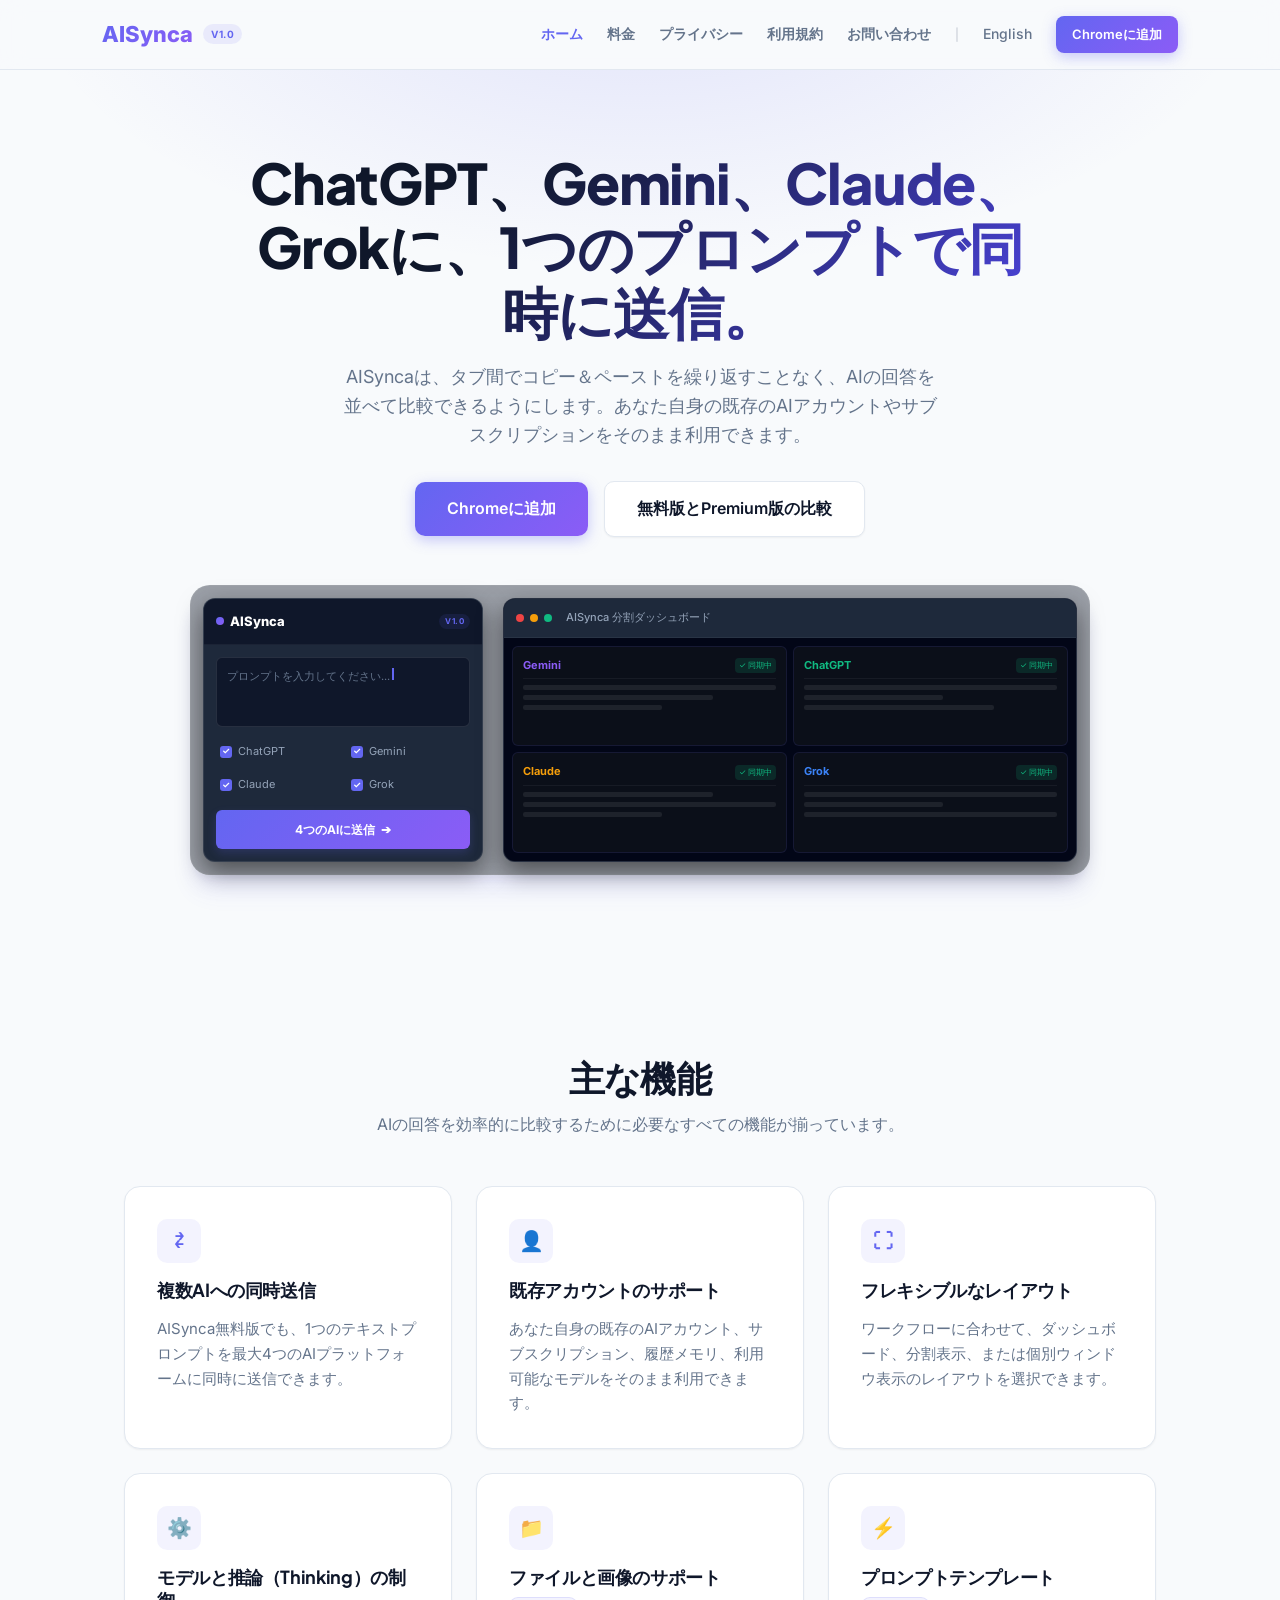
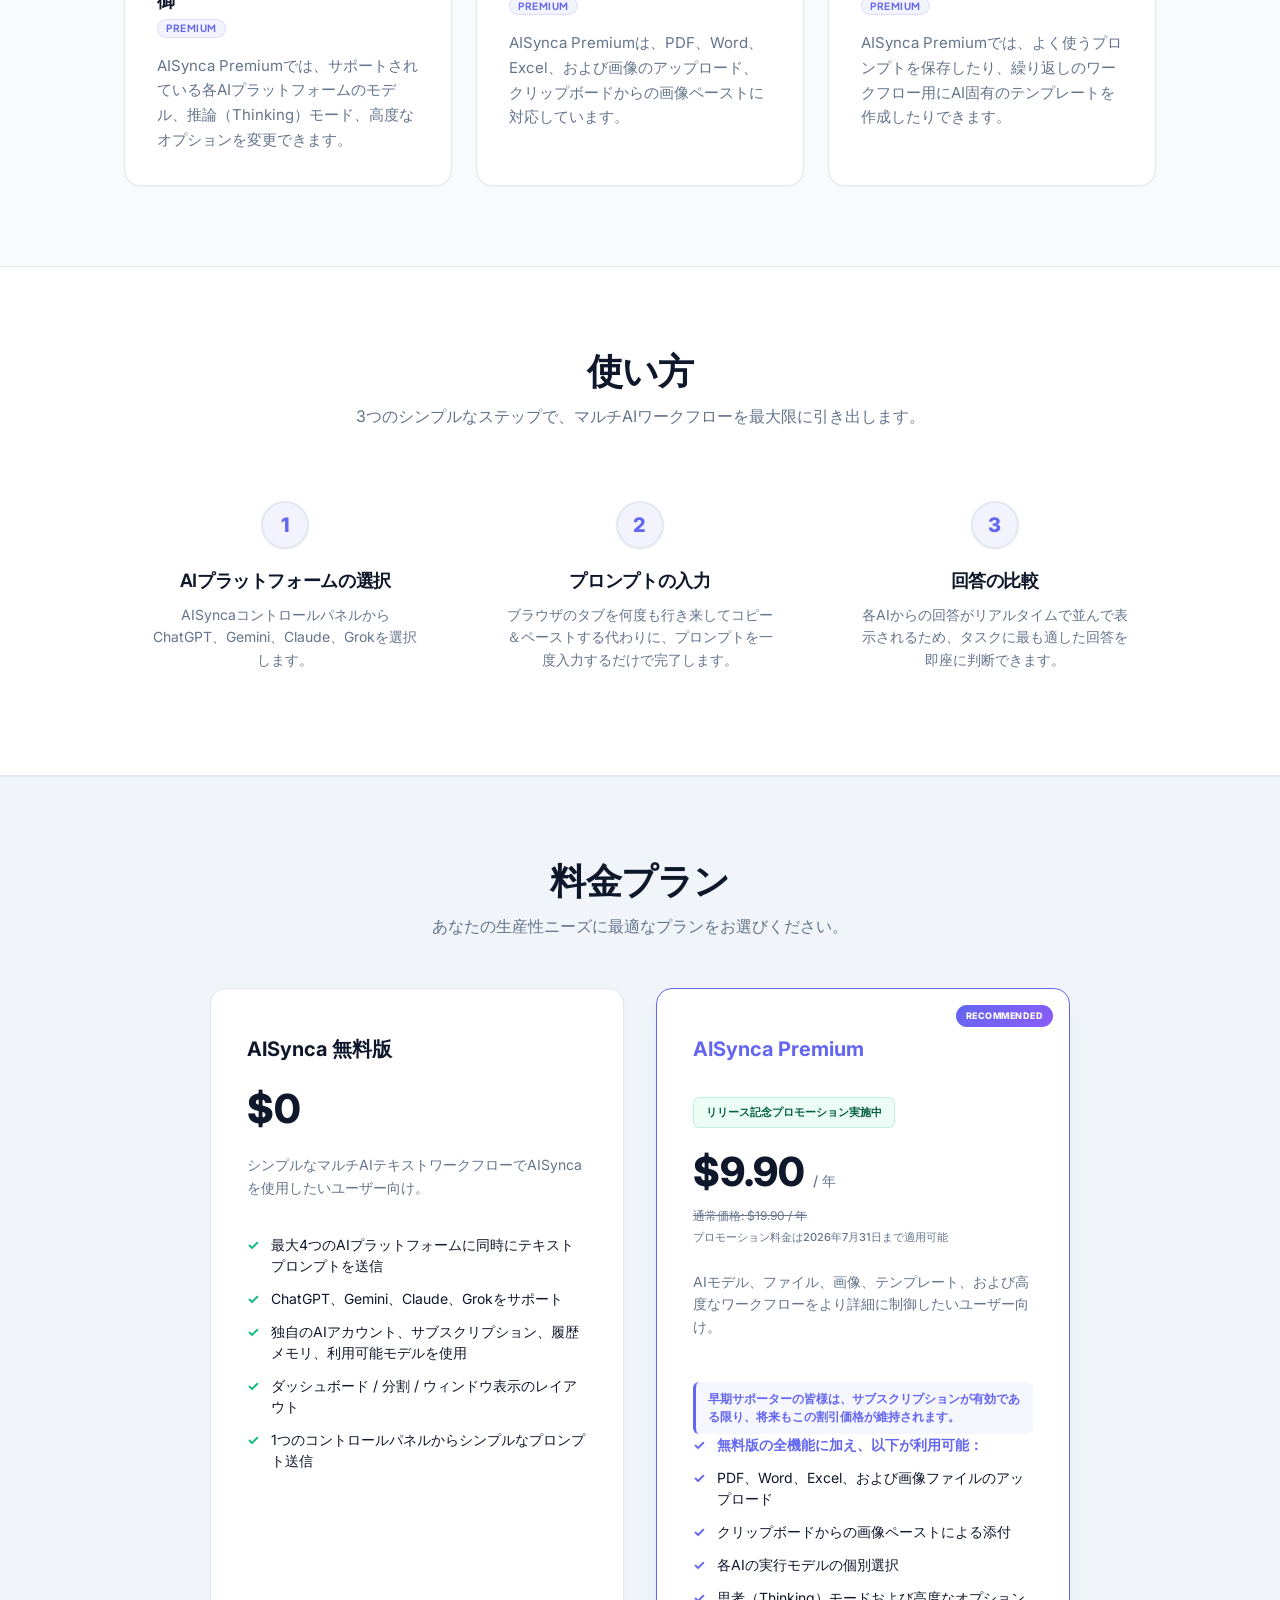
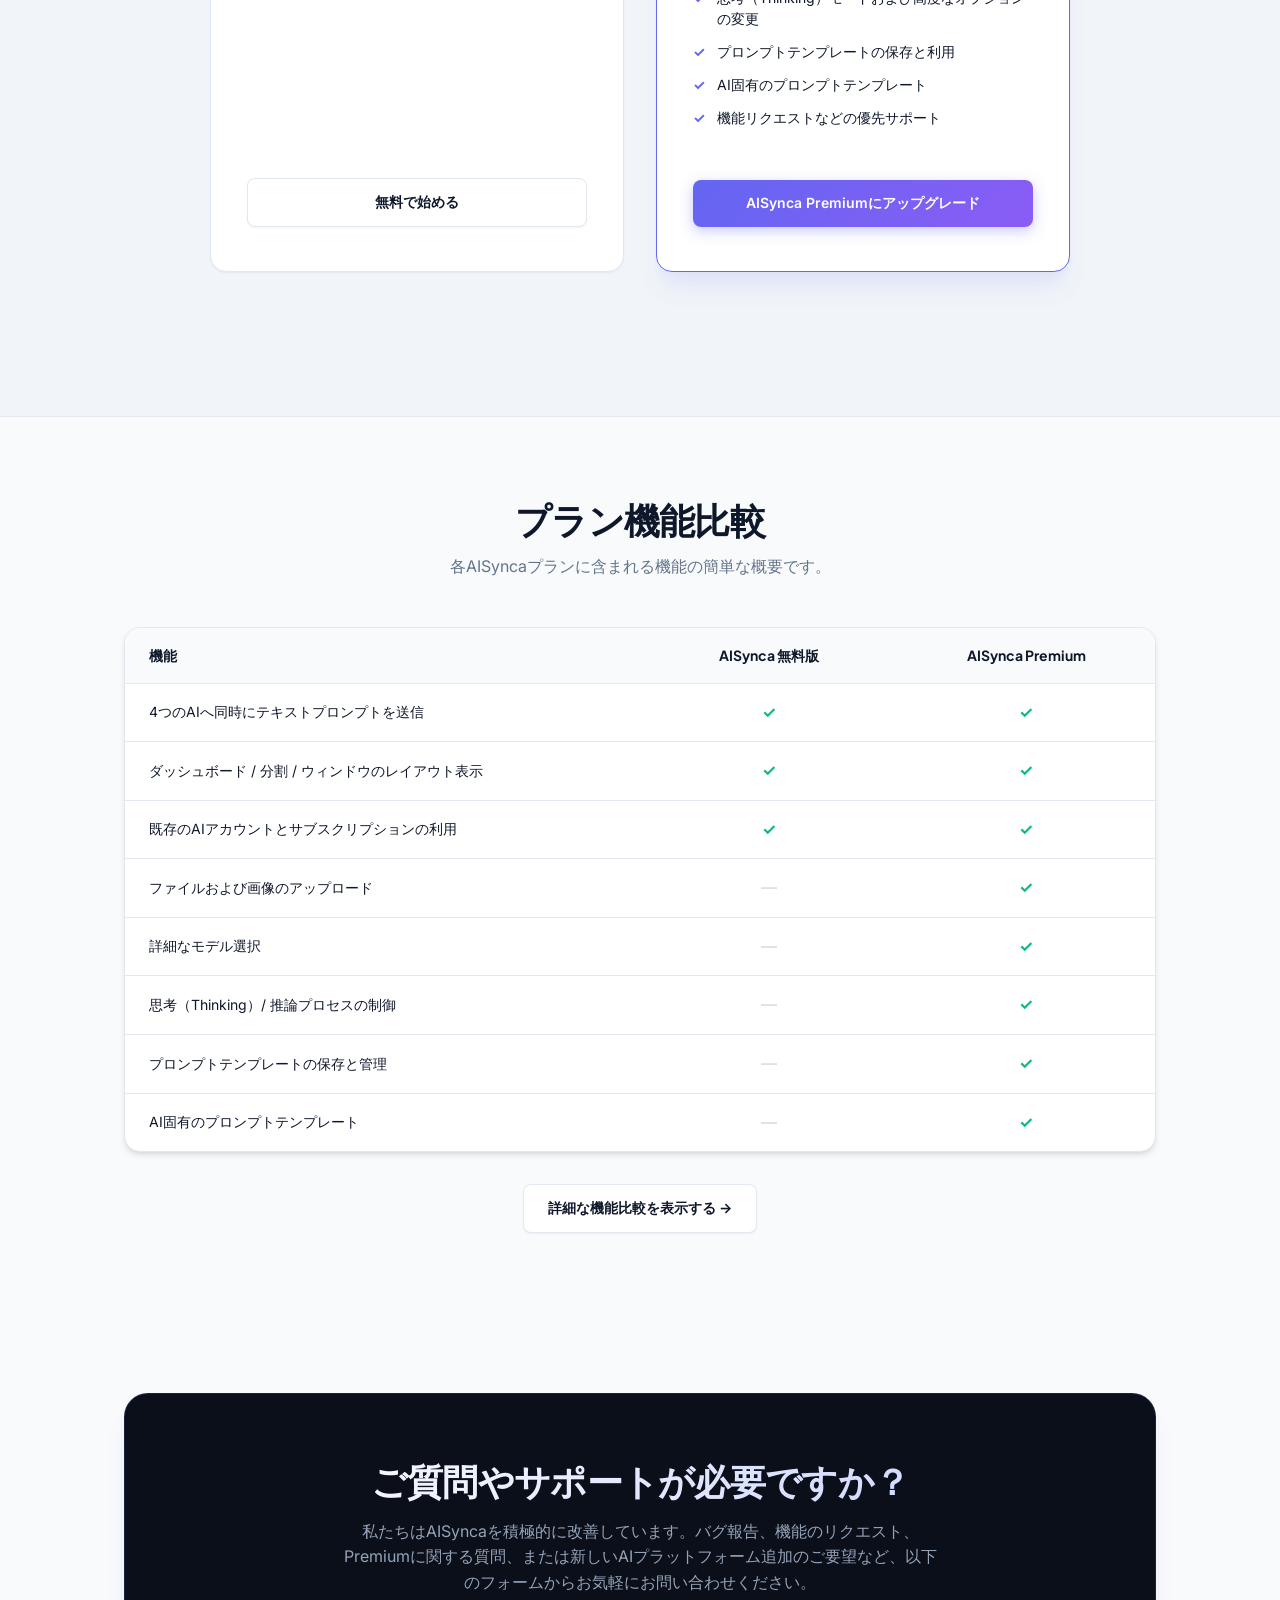
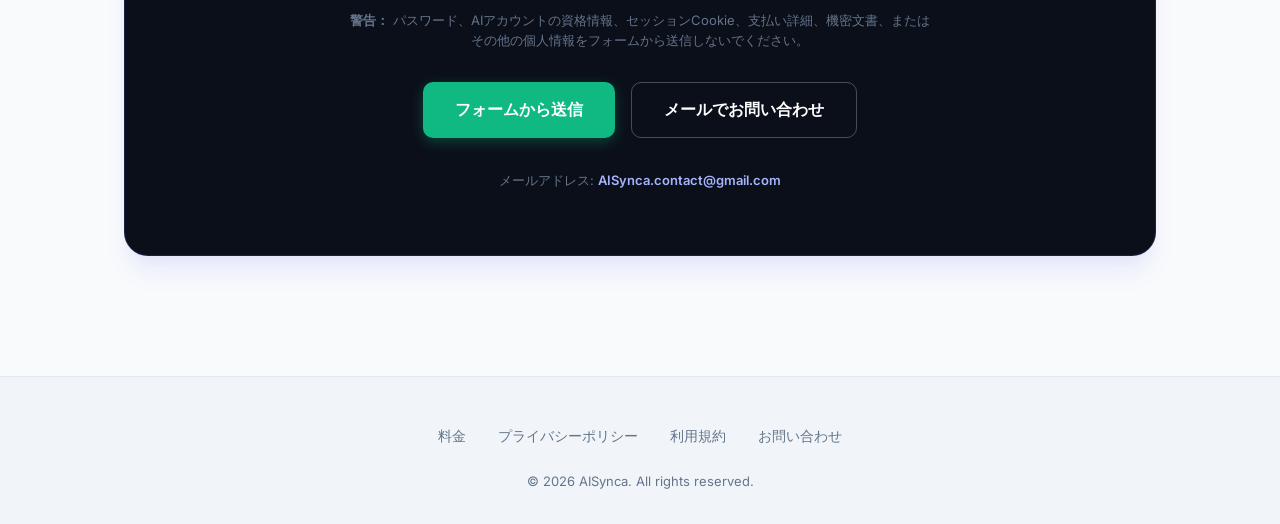
==== docs/ja/index.html @ f55d41cf "Create index.html" ====
<!DOCTYPE html>
<html lang="ja">
<head>
  <meta charset="UTF-8" />
  <meta name="viewport" content="width=device-width, initial-scale=1.0" />
  <title>AISynca - 1つのプロンプトで、複数のAIから同時に回答を取得</title>
  <link rel="stylesheet" href="../style.css" />
</head>
<body>

  <!-- ===== Navigation Bar ===== -->
  <nav class="navbar">
    <div class="logo-group">
      <span class="logo-text">AISynca</span>
      <span class="logo-badge">v1.0</span>
    </div>
    <div class="nav-links">
      <a href="index.html" class="active">ホーム</a>
      <a href="pricing.html">料金</a>
      <a href="privacy.html">プライバシー</a>
      <a href="terms.html">利用規約</a>
      <a href="#contact">お問い合わせ</a>
      <span class="lang-divider" style="color: var(--text-sub); opacity: 0.4; font-size: 12px; user-select: none;">|</span>
      <a href="../index.html" class="lang-switch" style="font-weight: 500;">English</a>
      <a href="https://github.com/AISynca/AISynca" class="btn btn-primary" style="padding: 8px 16px; font-size: 13px;">Chromeに追加</a>
    </div>
  </nav>

  <!-- ===== Hero Section ===== -->
  <header class="hero">
    <div class="container">
      <h1>ChatGPT、Gemini、Claude、Grokに、1つのプロンプトで同時に送信。</h1>
      <p class="lead">
        AISyncaは、タブ間でコピー＆ペーストを繰り返すことなく、AIの回答を並べて比較できるようにします。あなた自身の既存のAIアカウントやサブスクリプションをそのまま利用できます。
      </p>
      
      <div class="hero-ctas">
        <a href="https://github.com/AISynca/AISynca" class="btn btn-primary btn-large">Chromeに追加</a>
        <a href="#comparison" class="btn btn-secondary btn-large">無料版とPremium版の比較</a>
      </div>

      <!-- Composite Mockup: Chrome Extension Popup + 4-AI Split Dashboard -->
      <div class="hero-mockup-composite">
        <!-- Left: Chrome Extension Popup -->
        <div class="extension-popup-mockup">
          <div class="popup-header">
            <div class="popup-logo-group">
              <span class="popup-logo-dot"></span>
              <span class="popup-logo-text">AISynca</span>
            </div>
            <span class="logo-badge" style="font-size: 8px; padding: 1px 6px;">v1.0</span>
          </div>
          <div class="popup-body">
            <div class="popup-input-area">
              <span class="popup-input-placeholder">プロンプトを入力してください...</span><span class="popup-input-cursor"></span>
            </div>
            <div class="popup-ai-selector">
              <div class="popup-ai-option">
                <span class="popup-checkbox">✓</span>
                <span>ChatGPT</span>
              </div>
              <div class="popup-ai-option">
                <span class="popup-checkbox">✓</span>
                <span>Gemini</span>
              </div>
              <div class="popup-ai-option">
                <span class="popup-checkbox">✓</span>
                <span>Claude</span>
              </div>
              <div class="popup-ai-option">
                <span class="popup-checkbox">✓</span>
                <span>Grok</span>
              </div>
            </div>
            <div class="popup-send-btn">
              <span>4つのAIに送信</span>
              <span class="popup-send-icon">➔</span>
            </div>
          </div>
        </div>

        <!-- Right: 4-AI Split Dashboard -->
        <div class="dashboard-mockup">
          <div class="dashboard-header">
            <span class="dashboard-dot"></span>
            <span class="dashboard-dot"></span>
            <span class="dashboard-dot"></span>
            <span class="dashboard-title">AISynca 分割ダッシュボード</span>
          </div>
          <div class="dashboard-grid">
            <div class="dashboard-pane">
              <div class="dashboard-pane-header">
                <span class="dashboard-pane-name gemini">Gemini</span>
                <span class="dashboard-badge">✓ 同期中</span>
              </div>
              <div class="dashboard-text-block"></div>
              <div class="dashboard-text-block medium"></div>
              <div class="dashboard-text-block short"></div>
            </div>
            <div class="dashboard-pane">
              <div class="dashboard-pane-header">
                <span class="dashboard-pane-name chatgpt">ChatGPT</span>
                <span class="dashboard-badge">✓ 同期中</span>
              </div>
              <div class="dashboard-text-block"></div>
              <div class="dashboard-text-block short"></div>
              <div class="dashboard-text-block medium"></div>
            </div>
            <div class="dashboard-pane">
              <div class="dashboard-pane-header">
                <span class="dashboard-pane-name claude">Claude</span>
                <span class="dashboard-badge">✓ 同期中</span>
              </div>
              <div class="dashboard-text-block medium"></div>
              <div class="dashboard-text-block"></div>
              <div class="dashboard-text-block short"></div>
            </div>
            <div class="dashboard-pane">
              <div class="dashboard-pane-header">
                <span class="dashboard-pane-name grok">Grok</span>
                <span class="dashboard-badge">✓ 同期中</span>
              </div>
              <div class="dashboard-text-block"></div>
              <div class="dashboard-text-block short"></div>
              <div class="dashboard-text-block"></div>
            </div>
          </div>
        </div>
      </div>
    </div>
  </header>

  <!-- ===== Features Section ===== -->
  <section class="section">
    <div class="container">
      <div class="section-header">
        <h2>主な機能</h2>
        <p>AIの回答を効率的に比較するために必要なすべての機能が揃っています。</p>
      </div>

      <div class="features-grid">
        <!-- Feature 1 -->
        <div class="card feature-card">
          <div class="feature-icon">⇄</div>
          <h3>複数AIへの同時送信</h3>
          <p>AISynca無料版でも、1つのテキストプロンプトを最大4つのAIプラットフォームに同時に送信できます。</p>
        </div>
        <!-- Feature 2 -->
        <div class="card feature-card">
          <div class="feature-icon">👤</div>
          <h3>既存アカウントのサポート</h3>
          <p>あなた自身の既存のAIアカウント、サブスクリプション、履歴メモリ、利用可能なモデルをそのまま利用できます。</p>
        </div>
        <!-- Feature 3 -->
        <div class="card feature-card">
          <div class="feature-icon">⛶</div>
          <h3>フレキシブルなレイアウト</h3>
          <p>ワークフローに合わせて、ダッシュボード、分割表示、または個別ウィンドウ表示のレイアウトを選択できます。</p>
        </div>
        <!-- Feature 4 -->
        <div class="card feature-card">
          <div class="feature-icon">⚙️</div>
          <h3>モデルと推論（Thinking）の制御<span class="badge-premium">Premium</span></h3>
          <p>AISynca Premiumでは、サポートされている各AIプラットフォームのモデル、推論（Thinking）モード、高度なオプションを変更できます。</p>
        </div>
        <!-- Feature 5 -->
        <div class="card feature-card">
          <div class="feature-icon">📁</div>
          <h3>ファイルと画像のサポート<span class="badge-premium">Premium</span></h3>
          <p>AISynca Premiumは、PDF、Word、Excel、および画像のアップロード、クリップボードからの画像ペーストに対応しています。</p>
        </div>
        <!-- Feature 6 -->
        <div class="card feature-card">
          <div class="feature-icon">⚡</div>
          <h3>プロンプトテンプレート<span class="badge-premium">Premium</span></h3>
          <p>AISynca Premiumでは、よく使うプロンプトを保存したり、繰り返しのワークフロー用にAI固有のテンプレートを作成したりできます。</p>
        </div>
      </div>
    </div>
  </section>

  <!-- ===== How It Works Section ===== -->
  <section class="section how-it-works">
    <div class="container">
      <div class="section-header">
        <h2>使い方</h2>
        <p>3つのシンプルなステップで、マルチAIワークフローを最大限に引き出します。</p>
      </div>

      <div class="steps-grid">
        <!-- Step 1 -->
        <div class="step-card">
          <div class="step-number">1</div>
          <h3>AIプラットフォームの選択</h3>
          <p>AISyncaコントロールパネルからChatGPT、Gemini、Claude、Grokを選択します。</p>
        </div>
        <!-- Step 2 -->
        <div class="step-card">
          <div class="step-number">2</div>
          <h3>プロンプトの入力</h3>
          <p>ブラウザのタブを何度も行き来してコピー＆ペーストする代わりに、プロンプトを一度入力するだけで完了します。</p>
        </div>
        <!-- Step 3 -->
        <div class="step-card">
          <div class="step-number">3</div>
          <h3>回答の比較</h3>
          <p>各AIからの回答がリアルタイムで並んで表示されるため、タスクに最も適した回答を即座に判断できます。</p>
        </div>
      </div>
    </div>
  </section>

  <!-- ===== Pricing Section ===== -->
  <section class="section" id="pricing" style="background: #F1F5F9; border-top: 1px solid var(--border-color); border-bottom: 1px solid var(--border-color);">
    <div class="container">
      <div class="section-header">
        <h2>料金プラン</h2>
        <p>あなたの生産性ニーズに最適なプランをお選びください。</p>
      </div>

      <div class="pricing-grid">
        <!-- Free Plan -->
        <div class="card pricing-card">
          <span class="plan-name">AISynca 無料版</span>
          <div class="plan-price-box">
            <span class="price">$0</span>
          </div>
          <p class="plan-desc">シンプルなマルチAIテキストワークフローでAISyncaを使用したいユーザー向け。</p>
          <ul class="plan-features-list">
            <li>最大4つのAIプラットフォームに同時にテキストプロンプトを送信</li>
            <li>ChatGPT、Gemini、Claude、Grokをサポート</li>
            <li>独自のAIアカウント、サブスクリプション、履歴メモリ、利用可能モデルを使用</li>
            <li>ダッシュボード / 分割 / ウィンドウ表示のレイアウト</li>
            <li>1つのコントロールパネルからシンプルなプロンプト送信</li>
          </ul>
          <a href="https://github.com/AISynca/AISynca" class="btn btn-secondary btn-block">無料で始める</a>
        </div>

        <!-- Premium Plan -->
        <div class="card pricing-card premium">
          <span class="plan-name" style="color: var(--primary-color);">AISynca Premium</span>
          <div class="plan-price-box">
            <div class="promo-badge">リリース記念プロモーション実施中</div>
            <div style="display: flex; align-items: baseline; gap: 8px; margin-top: 8px;">
              <span class="price">$9.90</span>
              <span style="color: var(--text-sub); font-size: 14px; font-weight: 500;">/ 年</span>
            </div>
            <div class="regular-price">通常価格: $19.90 / 年</div>
            <div class="promo-period">プロモーション料金は2026年7月31日まで適用可能</div>
          </div>
          <p class="plan-desc">AIモデル、ファイル、画像、テンプレート、および高度なワークフローをより詳細に制御したいユーザー向け。</p>
          <div class="promo-note">
            早期サポーターの皆様は、サブスクリプションが有効である限り、将来もこの割引価格が維持されます。
          </div>
          <ul class="plan-features-list premium">
            <li style="font-weight: 600; color: var(--primary-color);">無料版の全機能に加え、以下が利用可能：</li>
            <li>PDF、Word、Excel、および画像ファイルのアップロード</li>
            <li>クリップボードからの画像ペーストによる添付</li>
            <li>各AIの実行モデルの個別選択</li>
            <li>思考（Thinking）モードおよび高度なオプションの変更</li>
            <li>プロンプトテンプレートの保存と利用</li>
            <li>AI固有のプロンプトテンプレート</li>
            <li>機能リクエストなどの優先サポート</li>
          </ul>
          <a href="https://aisynca.lemonsqueezy.com/checkout/buy/972077aa-afaa-4949-b72e-f49dc49f0db1" class="btn btn-primary btn-block">AISynca Premiumにアップグレード</a>
        </div>
      </div>
    </div>
  </section>

  <!-- ===== Feature Comparison Table ===== -->
  <section class="section" id="comparison">
    <div class="container">
      <div class="section-header">
        <h2>プラン機能比較</h2>
        <p>各AISyncaプランに含まれる機能の簡単な概要です。</p>
      </div>

      <div class="comparison-table-wrapper">
        <table class="comparison-table">
          <thead>
            <tr>
              <th>機能</th>
              <th>AISynca 無料版</th>
              <th>AISynca Premium</th>
            </tr>
          </thead>
          <tbody>
            <tr>
              <td>4つのAIへ同時にテキストプロンプトを送信</td>
              <td><span class="check-icon">✓</span></td>
              <td><span class="check-icon">✓</span></td>
            </tr>
            <tr>
              <td>ダッシュボード / 分割 / ウィンドウのレイアウト表示</td>
              <td><span class="check-icon">✓</span></td>
              <td><span class="check-icon">✓</span></td>
            </tr>
            <tr>
              <td>既存のAIアカウントとサブスクリプションの利用</td>
              <td><span class="check-icon">✓</span></td>
              <td><span class="check-icon">✓</span></td>
            </tr>
            <tr>
              <td>ファイルおよび画像のアップロード</td>
              <td><span class="cross-icon">—</span></td>
              <td><span class="check-icon">✓</span></td>
            </tr>
            <tr>
              <td>詳細なモデル選択</td>
              <td><span class="cross-icon">—</span></td>
              <td><span class="check-icon">✓</span></td>
            </tr>
            <tr>
              <td>思考（Thinking）/ 推論プロセスの制御</td>
              <td><span class="cross-icon">—</span></td>
              <td><span class="check-icon">✓</span></td>
            </tr>
            <tr>
              <td>プロンプトテンプレートの保存と管理</td>
              <td><span class="cross-icon">—</span></td>
              <td><span class="check-icon">✓</span></td>
            </tr>
            <tr>
              <td>AI固有のプロンプトテンプレート</td>
              <td><span class="cross-icon">—</span></td>
              <td><span class="check-icon">✓</span></td>
            </tr>
          </tbody>
        </table>
      </div>
      
      <div style="text-align: center; margin-top: 32px;">
        <a href="pricing.html#comparison" class="btn btn-secondary" style="font-weight: 700;">詳細な機能比較を表示する →</a>
      </div>
    </div>
  </section>

  <!-- ===== Contact Section ===== -->
  <section id="contact" class="section" style="padding-bottom: 120px;">
    <div class="container">
      <div class="dark-cta-section">
        <h2>ご質問やサポートが必要ですか？</h2>
        <p>
          私たちはAISyncaを積極的に改善しています。バグ報告、機能のリクエスト、Premiumに関する質問、または新しいAIプラットフォーム追加のご要望など、以下のフォームからお気軽にお問い合わせください。
        </p>
        <p style="font-size: 13px; color: #64748B; margin-top: -16px; margin-bottom: 32px; max-width: 580px; margin-left: auto; margin-right: auto; line-height: 1.5;">
          <strong>警告：</strong> パスワード、AIアカウントの資格情報、セッションCookie、支払い詳細、機密文書、またはその他の個人情報をフォームから送信しないでください。
        </p>
        
        <div class="cta-button-group">
          <a href="https://forms.gle/PR7AFyP8JnxLmPhVA" class="btn btn-accent btn-large" target="_blank" rel="noopener noreferrer">フォームから送信</a>
          <a href="mailto:AISynca.contact@gmail.com" class="btn btn-outline btn-large" onclick="if (this.getAttribute('data-clicked')) return false; this.setAttribute('data-clicked', 'true'); setTimeout(() => this.removeAttribute('data-clicked'), 1000);">メールでお問い合わせ</a>
        </div>
        
        <div style="margin-top: 24px; font-size: 13px; color: #64748B;">
          メールアドレス: <a href="mailto:AISynca.contact@gmail.com" class="email-link" onclick="if (this.getAttribute('data-clicked')) return false; this.setAttribute('data-clicked', 'true'); setTimeout(() => this.removeAttribute('data-clicked'), 1000);">AISynca.contact@gmail.com</a>
        </div>
      </div>
    </div>
  </section>

  <!-- ===== Footer ===== -->
  <footer>
    <div class="footer-nav">
      <a href="pricing.html">料金</a>
      <a href="privacy.html">プライバシーポリシー</a>
      <a href="terms.html">利用規約</a>
      <a href="#contact">お問い合わせ</a>
    </div>
    <p>© 2026 AISynca. All rights reserved.</p>
  </footer>

</body>
</html>
---- docs/style.css ----
@import url('https://fonts.googleapis.com/css2?family=Plus+Jakarta+Sans:wght@400;500;600;700;800&family=Inter:wght@400;500;600;700&display=swap');

/* ===== Core Variables & Design System ===== */
:root {
  --bg-color: #F8FAFC;
  --text-main: #0F172A;
  --text-sub: #64748B;
  --card-bg: #FFFFFF;
  --border-color: #E2E8F0;
  --primary-color: #6366F1;
  --primary-hover: #4F46E5;
  --accent-color: #10B981;
  --accent-light: #ECFDF5;
  --dark-section: #0B0F19;
  --dark-border: rgba(99, 102, 241, 0.2);
  --shadow-sm: 0 1px 2px 0 rgba(0, 0, 0, 0.05);
  --shadow-md: 0 4px 6px -1px rgba(0, 0, 0, 0.1), 0 2px 4px -1px rgba(0, 0, 0, 0.06);
  --shadow-lg: 0 10px 15px -3px rgba(0, 0, 0, 0.1), 0 4px 6px -2px rgba(0, 0, 0, 0.05);
  --shadow-xl: 0 20px 25px -5px rgba(99, 102, 241, 0.1), 0 10px 10px -5px rgba(99, 102, 241, 0.04);
  --font-heading: 'Plus Jakarta Sans', -apple-system, sans-serif;
  --font-body: 'Inter', -apple-system, sans-serif;
  --transition-smooth: all 0.3s cubic-bezier(0.4, 0, 0.2, 1);
}

/* ===== Reset & Base Rules ===== */
*, *::before, *::after {
  box-sizing: border-box;
  margin: 0;
  padding: 0;
}

html {
  scroll-behavior: smooth;
}

body {
  font-family: var(--font-body);
  background-color: var(--bg-color);
  color: var(--text-main);
  line-height: 1.6;
  -webkit-font-smoothing: antialiased;
}

/* ===== Typography ===== */
h1, h2, h3, h4 {
  font-family: var(--font-heading);
  font-weight: 700;
  letter-spacing: -0.02em;
  line-height: 1.25;
}

a {
  color: var(--primary-color);
  text-decoration: none;
  transition: var(--transition-smooth);
}

a:hover {
  color: var(--primary-hover);
}

/* ===== Navigation Bar ===== */
.navbar {
  position: sticky;
  top: 0;
  z-index: 1000;
  display: flex;
  align-items: center;
  justify-content: space-between;
  padding: 16px 8%;
  background: rgba(248, 250, 252, 0.85);
  backdrop-filter: blur(12px);
  -webkit-backdrop-filter: blur(12px);
  border-bottom: 1px solid var(--border-color);
}

.logo-group {
  display: flex;
  align-items: center;
  gap: 10px;
}

.logo-text {
  font-size: 22px;
  font-weight: 800;
  background: linear-gradient(135deg, var(--primary-color), #8B5CF6);
  -webkit-background-clip: text;
  -webkit-text-fill-color: transparent;
  background-clip: text;
}

.logo-badge {
  font-size: 10px;
  font-weight: 700;
  color: var(--primary-color);
  background: rgba(99, 102, 241, 0.1);
  padding: 2px 8px;
  border-radius: 99px;
  text-transform: uppercase;
  letter-spacing: 0.05em;
}

.nav-links {
  display: flex;
  align-items: center;
  gap: 24px;
}

.nav-links a {
  font-size: 14px;
  font-weight: 600;
  color: var(--text-sub);
}

.nav-links a:hover,
.nav-links a.active {
  color: var(--primary-color);
}

.nav-links a.btn-primary {
  color: #FFFFFF !important;
}

.nav-links a.btn-primary:hover {
  color: #FFFFFF !important;
}

/* ===== Buttons & CTAs ===== */
.btn {
  display: inline-flex;
  align-items: center;
  justify-content: center;
  font-size: 14px;
  font-weight: 600;
  padding: 12px 24px;
  border-radius: 8px;
  border: none;
  cursor: pointer;
  transition: var(--transition-smooth);
}

.btn-primary {
  background: linear-gradient(135deg, var(--primary-color), #8B5CF6);
  color: #FFFFFF;
  box-shadow: 0 4px 14px rgba(99, 102, 241, 0.35);
}

.btn-primary:hover {
  transform: translateY(-2px);
  box-shadow: 0 6px 20px rgba(99, 102, 241, 0.45);
  color: #FFFFFF;
}

.btn-secondary {
  background: var(--card-bg);
  border: 1px solid var(--border-color);
  color: var(--text-main);
  box-shadow: var(--shadow-sm);
}

.btn-secondary:hover {
  background: #F1F5F9;
  border-color: #CBD5E1;
  color: var(--text-main);
}

.btn-accent {
  background: var(--accent-color);
  color: #FFFFFF;
  box-shadow: 0 4px 14px rgba(16, 185, 129, 0.3);
}

.btn-accent:hover {
  transform: translateY(-2px);
  box-shadow: 0 6px 20px rgba(16, 185, 129, 0.4);
  color: #FFFFFF;
}

.btn-large {
  font-size: 16px;
  padding: 14px 32px;
  border-radius: 10px;
}

.btn-block {
  display: flex;
  width: 100%;
}

.btn-outline {
  background: transparent;
  border: 1px solid rgba(255, 255, 255, 0.25);
  color: #FFFFFF;
}

.btn-outline:hover {
  background: rgba(255, 255, 255, 0.1);
  border-color: rgba(255, 255, 255, 0.6);
  color: #FFFFFF;
  transform: translateY(-2px);
}

/* ===== Hero Section ===== */
.hero {
  position: relative;
  text-align: center;
  padding: 80px 8% 100px;
  background-image: 
    radial-gradient(ellipse 60% 40% at 50% -10%, rgba(99, 102, 241, 0.15) 0%, transparent 80%);
  overflow: hidden;
}

.hero h1 {
  font-size: 56px;
  font-weight: 800;
  max-width: 800px;
  margin: 0 auto 20px;
  line-height: 1.15;
  background: linear-gradient(135deg, var(--text-main) 30%, #4F46E5);
  -webkit-background-clip: text;
  -webkit-text-fill-color: transparent;
  background-clip: text;
}

.hero .lead {
  font-size: 18px;
  color: var(--text-sub);
  max-width: 600px;
  margin: 0 auto 32px;
}

.hero-ctas {
  display: flex;
  align-items: center;
  justify-content: center;
  gap: 16px;
  margin-bottom: 48px;
}

/* Hero Mini Mockup */
/* Sleek popup + dashboard layout styling */
.hero-mockup-composite {
  display: flex;
  align-items: stretch;
  gap: 20px;
  max-width: 900px;
  margin: 0 auto;
  padding: 12px;
  background: rgba(15, 23, 42, 0.4);
  border-radius: 20px;
  border: 1px solid rgba(255, 255, 255, 0.05);
  backdrop-filter: blur(8px);
  box-shadow: var(--shadow-xl);
}

/* Chrome Extension Popup styled box */
.extension-popup-mockup {
  width: 280px;
  flex-shrink: 0;
  background: #1E293B;
  border-radius: 12px;
  border: 1px solid rgba(255, 255, 255, 0.1);
  box-shadow: 0 10px 25px rgba(0,0,0,0.5);
  display: flex;
  flex-direction: column;
  text-align: left;
  overflow: hidden;
}

.popup-header {
  padding: 12px;
  background: #0F172A;
  border-bottom: 1px solid rgba(255, 255, 255, 0.05);
  display: flex;
  align-items: center;
  justify-content: space-between;
}

.popup-logo-group {
  display: flex;
  align-items: center;
  gap: 6px;
}

.popup-logo-dot {
  width: 8px;
  height: 8px;
  border-radius: 50%;
  background: linear-gradient(135deg, var(--primary-color), #8B5CF6);
}

.popup-logo-text {
  font-size: 13px;
  font-weight: 800;
  color: #FFFFFF;
}

.popup-body {
  padding: 12px;
  display: flex;
  flex-direction: column;
  gap: 12px;
  flex: 1;
}

.popup-input-area {
  background: #0F172A;
  border: 1px solid rgba(255, 255, 255, 0.1);
  border-radius: 6px;
  padding: 10px;
  font-size: 11px;
  color: #E2E8F0;
  min-height: 70px;
  font-family: var(--font-body);
  position: relative;
}

.popup-input-placeholder {
  color: #64748B;
}

.popup-input-cursor {
  display: inline-block;
  width: 2px;
  height: 12px;
  background: var(--primary-color);
  margin-left: 2px;
  animation: blink 1s step-end infinite;
}

.popup-ai-selector {
  display: grid;
  grid-template-columns: 1fr 1fr;
  gap: 8px;
}

.popup-ai-option {
  display: flex;
  align-items: center;
  gap: 6px;
  font-size: 11px;
  color: #94A3B8;
  padding: 4px;
}

.popup-checkbox {
  width: 12px;
  height: 12px;
  border-radius: 3px;
  background: var(--primary-color);
  display: flex;
  align-items: center;
  justify-content: center;
  color: #FFFFFF;
  font-size: 9px;
  font-weight: bold;
}

.popup-send-btn {
  background: linear-gradient(135deg, var(--primary-color), #8B5CF6);
  color: #FFFFFF;
  padding: 10px;
  border-radius: 6px;
  font-size: 12px;
  font-weight: 700;
  text-align: center;
  box-shadow: 0 4px 10px rgba(99, 102, 241, 0.2);
  display: flex;
  align-items: center;
  justify-content: center;
  gap: 6px;
  margin-top: auto;
}

.popup-send-icon {
  font-size: 12px;
}

/* Dashboard Mockup (right side) */
.dashboard-mockup {
  flex: 1;
  background: #0F172A;
  border-radius: 12px;
  border: 1px solid rgba(255, 255, 255, 0.1);
  box-shadow: 0 10px 25px rgba(0,0,0,0.5);
  display: flex;
  flex-direction: column;
  overflow: hidden;
}

.dashboard-header {
  padding: 10px 12px;
  background: #1E293B;
  border-bottom: 1px solid rgba(255, 255, 255, 0.05);
  display: flex;
  align-items: center;
  gap: 6px;
}

.dashboard-dot {
  width: 8px;
  height: 8px;
  border-radius: 50%;
  background: #EF4444;
}
.dashboard-dot:nth-child(2) { background: #F59E0B; }
.dashboard-dot:nth-child(3) { background: #10B981; }

.dashboard-title {
  color: #94A3B8;
  font-size: 11px;
  font-weight: 500;
  margin-left: 8px;
}

.dashboard-grid {
  display: grid;
  grid-template-columns: 1fr 1fr;
  grid-template-rows: 1fr 1fr;
  gap: 6px;
  padding: 8px;
  flex: 1;
  background: #020617;
}

.dashboard-pane {
  background: #0B0F19;
  border-radius: 6px;
  border: 1px solid rgba(99, 102, 241, 0.12);
  display: flex;
  flex-direction: column;
  padding: 10px;
  color: #94A3B8;
  font-size: 11px;
  position: relative;
}

.dashboard-pane-header {
  display: flex;
  align-items: center;
  justify-content: space-between;
  margin-bottom: 6px;
  padding-bottom: 4px;
  border-bottom: 1px solid rgba(255, 255, 255, 0.05);
}

.dashboard-pane-name {
  font-weight: 700;
}
.dashboard-pane-name.gemini { color: #8B5CF6; }
.dashboard-pane-name.chatgpt { color: #10B981; }
.dashboard-pane-name.claude { color: #F59E0B; }
.dashboard-pane-name.grok { color: #3B82F6; }

.dashboard-badge {
  font-size: 8px;
  background: rgba(16, 185, 129, 0.15);
  color: #10B981;
  padding: 1px 4px;
  border-radius: 4px;
}

.dashboard-text-block {
  width: 100%;
  height: 5px;
  background: rgba(255, 255, 255, 0.08);
  border-radius: 2px;
  margin-bottom: 5px;
}
.dashboard-text-block.short { width: 55%; }
.dashboard-text-block.medium { width: 75%; }

/* Keyframes for simple cursor blink */
@keyframes blink {
  50% { background: transparent; }
}

/* ===== Content Container ===== */
.container {
  max-width: 1080px;
  margin: 0 auto;
  padding: 0 24px;
}

.section {
  padding: 80px 0;
}

.section-header {
  text-align: center;
  margin-bottom: 48px;
}

.section-header h2 {
  font-size: 36px;
  margin-bottom: 12px;
}

.section-header p {
  font-size: 16px;
  color: var(--text-sub);
  max-width: 600px;
  margin: 0 auto;
}

/* ===== Card Component ===== */
.card {
  background: var(--card-bg);
  border: 1px solid var(--border-color);
  border-radius: 16px;
  padding: 32px;
  box-shadow: var(--shadow-sm);
  transition: var(--transition-smooth);
}

.card:hover {
  transform: translateY(-4px);
  box-shadow: var(--shadow-lg);
  border-color: #CBD5E1;
}

/* ===== Features Grid ===== */
.features-grid {
  display: grid;
  grid-template-columns: repeat(auto-fit, minmax(300px, 1fr));
  gap: 24px;
}

.feature-card {
  display: flex;
  flex-direction: column;
  gap: 16px;
}

.feature-icon {
  display: flex;
  align-items: center;
  justify-content: center;
  width: 44px;
  height: 44px;
  border-radius: 10px;
  background: rgba(99, 102, 241, 0.08);
  color: var(--primary-color);
  font-size: 20px;
  font-weight: bold;
}

.feature-card h3 {
  font-size: 18px;
  font-weight: 700;
  display: flex;
  align-items: center;
  flex-wrap: wrap;
  gap: 8px;
}

.feature-card p {
  font-size: 15px;
  color: var(--text-sub);
  line-height: 1.65;
}

.badge-premium {
  display: inline-flex;
  align-items: center;
  background: rgba(99, 102, 241, 0.08);
  color: var(--primary-color);
  font-size: 10px;
  font-weight: 700;
  padding: 2px 8px;
  border-radius: 99px;
  text-transform: uppercase;
  letter-spacing: 0.05em;
  border: 1px solid rgba(99, 102, 241, 0.15);
}

/* ===== Pricing Cards ===== */
.pricing-grid {
  display: grid;
  grid-template-columns: repeat(auto-fit, minmax(320px, 1fr));
  gap: 32px;
  max-width: 860px;
  margin: 0 auto 64px;
}

.pricing-card {
  display: flex;
  flex-direction: column;
  padding: 44px 36px;
  position: relative;
}

.pricing-card.premium {
  border-color: var(--primary-color);
  box-shadow: var(--shadow-xl);
}

.pricing-card.premium::after {
  content: "RECOMMENDED";
  position: absolute;
  top: 16px;
  right: 16px;
  font-size: 9px;
  font-weight: 800;
  letter-spacing: 0.05em;
  background: linear-gradient(135deg, var(--primary-color), #8B5CF6);
  color: #FFFFFF;
  padding: 4px 10px;
  border-radius: 99px;
}

.plan-name {
  font-size: 20px;
  font-weight: 700;
  margin-bottom: 8px;
}

.plan-price-box {
  margin: 16px 0 24px;
}

.price {
  font-size: 40px;
  font-weight: 800;
  line-height: 1;
  margin: 16px 0 8px;
}

.plan-desc {
  font-size: 14px;
  color: var(--text-sub);
  margin-bottom: 32px;
  min-height: 48px;
}

.plan-features-list {
  list-style: none;
  margin-bottom: 40px;
  flex: 1;
}

.plan-features-list li {
  font-size: 14px;
  color: var(--text-main);
  padding-left: 24px;
  position: relative;
  margin-bottom: 12px;
  line-height: 1.5;
}

.plan-features-list li::before {
  content: "✓";
  position: absolute;
  left: 0;
  color: var(--accent-color);
  font-weight: 700;
}

/* Premium Badge styling inside pricing list */
.plan-features-list.premium li::before {
  color: var(--primary-color);
}

.promo-badge {
  display: inline-block;
  background: var(--accent-light);
  color: #065F46;
  font-size: 11px;
  font-weight: 700;
  padding: 6px 12px;
  border-radius: 6px;
  margin-top: 8px;
  border: 1px solid rgba(16, 185, 129, 0.2);
}

.regular-price {
  font-size: 12px;
  color: var(--text-sub);
  margin-top: 6px;
  text-decoration: line-through;
}

.promo-period {
  font-size: 11px;
  color: var(--text-sub);
  font-weight: 500;
  margin-top: 4px;
}

/* ===== Comparison Table ===== */
.comparison-table-wrapper {
  overflow-x: auto;
  margin-top: 48px;
  background: var(--card-bg);
  border: 1px solid var(--border-color);
  border-radius: 16px;
  box-shadow: var(--shadow-md);
}

.comparison-table {
  width: 100%;
  border-collapse: collapse;
  text-align: left;
  font-size: 14px;
}

.comparison-table th,
.comparison-table td {
  padding: 16px 24px;
  border-bottom: 1px solid var(--border-color);
}

.comparison-table th {
  font-family: var(--font-heading);
  font-weight: 700;
  background: #F8FAFC;
}

.comparison-table th:first-child {
  width: 50%;
}

.comparison-table th:nth-child(2),
.comparison-table th:nth-child(3),
.comparison-table td:nth-child(2),
.comparison-table td:nth-child(3) {
  text-align: center;
  width: 25%;
}

.comparison-table tr:last-child td {
  border-bottom: none;
}

.comparison-table tr:hover td {
  background: #F8FAFC;
}

.check-icon {
  color: var(--accent-color);
  font-weight: 700;
  font-size: 16px;
}

.cross-icon {
  color: #CBD5E1;
  font-size: 16px;
}

/* ===== Contact/Dark Section ===== */
.dark-cta-section {
  background: var(--dark-section);
  color: #FFFFFF;
  border-radius: 24px;
  padding: 64px 8%;
  text-align: center;
  position: relative;
  overflow: hidden;
  box-shadow: var(--shadow-xl);
  border: 1px solid var(--dark-border);
}

.dark-cta-section h2 {
  font-size: 36px;
  margin-bottom: 16px;
  background: linear-gradient(135deg, #FFFFFF, #C7D2FE);
  -webkit-background-clip: text;
  -webkit-text-fill-color: transparent;
  background-clip: text;
}

.dark-cta-section p {
  color: #94A3B8;
  max-width: 600px;
  margin: 0 auto 32px;
}

.email-link {
  color: #A5B4FC;
  font-weight: 600;
}

.email-link:hover {
  color: #FFFFFF;
  text-decoration: underline;
}

.cta-button-group {
  display: flex;
  justify-content: center;
  gap: 16px;
  margin: 32px 0;
  flex-wrap: wrap;
}

@media (max-width: 600px) {
  .cta-button-group {
    flex-direction: column;
    align-items: stretch;
    gap: 12px;
  }
}

/* ===== Legal Pages Style ===== */
.legal-wrapper {
  background: var(--card-bg);
  border: 1px solid var(--border-color);
  border-radius: 16px;
  padding: 48px;
  margin-top: 48px;
  box-shadow: var(--shadow-md);
}

.legal-wrapper h1 {
  font-size: 36px;
  margin-bottom: 8px;
  border-bottom: 2px solid var(--border-color);
  padding-bottom: 16px;
}

.legal-wrapper .date {
  color: var(--text-sub);
  font-size: 14px;
  margin-bottom: 32px;
}

.legal-wrapper h2 {
  font-size: 22px;
  margin: 32px 0 16px;
  padding-bottom: 4px;
  border-bottom: 1px solid var(--border-color);
}

.legal-wrapper p {
  color: var(--text-main);
  margin-bottom: 16px;
  font-size: 15px;
}

.legal-wrapper ul {
  margin-bottom: 24px;
  padding-left: 24px;
}

.legal-wrapper li {
  margin-bottom: 8px;
  font-size: 15px;
}

.legal-wrapper pre {
  background: #0F172A;
  color: #38BDF8;
  padding: 16px;
  border-radius: 8px;
  font-family: monospace;
  font-size: 13px;
  margin: 20px 0;
  overflow-x: auto;
}

/* ===== Footer ===== */
footer {
  background: #F1F5F9;
  border-top: 1px solid var(--border-color);
  padding: 48px 8% 32px;
  text-align: center;
}

.footer-nav {
  display: flex;
  justify-content: center;
  gap: 32px;
  margin-bottom: 24px;
}

.footer-nav a {
  font-size: 14px;
  font-weight: 500;
  color: var(--text-sub);
}

.footer-nav a:hover {
  color: var(--primary-color);
}

footer p {
  font-size: 13px;
  color: var(--text-sub);
}

/* ===== Responsive Breakpoints ===== */
@media (max-width: 768px) {
  .navbar {
    padding: 16px 4%;
  }

  .nav-links {
    gap: 16px;
  }

  .hero {
    padding: 60px 4% 80px;
  }

  .hero h1 {
    font-size: 38px;
  }

  .hero .lead {
    font-size: 16px;
  }

  .hero-ctas {
    flex-direction: column;
    width: 100%;
    max-width: 320px;
    margin: 0 auto 32px;
  }

  .btn {
    width: 100%;
  }

  .mockup-grid {
    grid-template-columns: 1fr;
    grid-template-rows: repeat(4, 1fr);
  }

  .section {
    padding: 60px 0;
  }

  .section-header h2 {
    font-size: 28px;
  }

  .legal-wrapper {
    padding: 24px;
  }

  .legal-wrapper h1 {
    font-size: 28px;
  }
}

/* ===== How It Works Section ===== */
.how-it-works {
  background: #FFFFFF;
  border-top: 1px solid var(--border-color);
  border-bottom: 1px solid var(--border-color);
}

.steps-grid {
  display: grid;
  grid-template-columns: repeat(auto-fit, minmax(260px, 1fr));
  gap: 32px;
  margin-top: 48px;
}

.step-card {
  text-align: center;
  padding: 24px;
  position: relative;
}

.step-number {
  width: 48px;
  height: 48px;
  background: rgba(99, 102, 241, 0.08);
  color: var(--primary-color);
  font-size: 20px;
  font-weight: 800;
  border-radius: 50%;
  display: flex;
  align-items: center;
  justify-content: center;
  margin: 0 auto 20px;
  border: 2px solid var(--border-color);
  box-shadow: var(--shadow-sm);
  transition: var(--transition-smooth);
}

.step-card:hover .step-number {
  background: var(--primary-color);
  color: #FFFFFF;
  border-color: var(--primary-color);
  transform: scale(1.1);
}

.step-card h3 {
  font-size: 18px;
  font-weight: 700;
  margin-bottom: 12px;
  color: var(--text-main);
}

.step-card p {
  font-size: 14px;
  color: var(--text-sub);
  line-height: 1.6;
}

/* ===== Promo Note Style ===== */
.promo-note {
  font-size: 12px;
  color: var(--primary-color);
  font-weight: 600;
  line-height: 1.5;
  margin-top: 12px;
  background: rgba(99, 102, 241, 0.06);
  padding: 8px 12px;
  border-radius: 6px;
  border-left: 3px solid var(--primary-color);
  text-align: left;
}

/* ===== Responsive adjustments for composite mockup ===== */
@media (max-width: 900px) {
  .hero-mockup-composite {
    flex-direction: column;
    align-items: center;
  }
  .extension-popup-mockup {
    width: 100%;
    max-width: 340px;
  }
  .dashboard-mockup {
    width: 100%;
  }
}
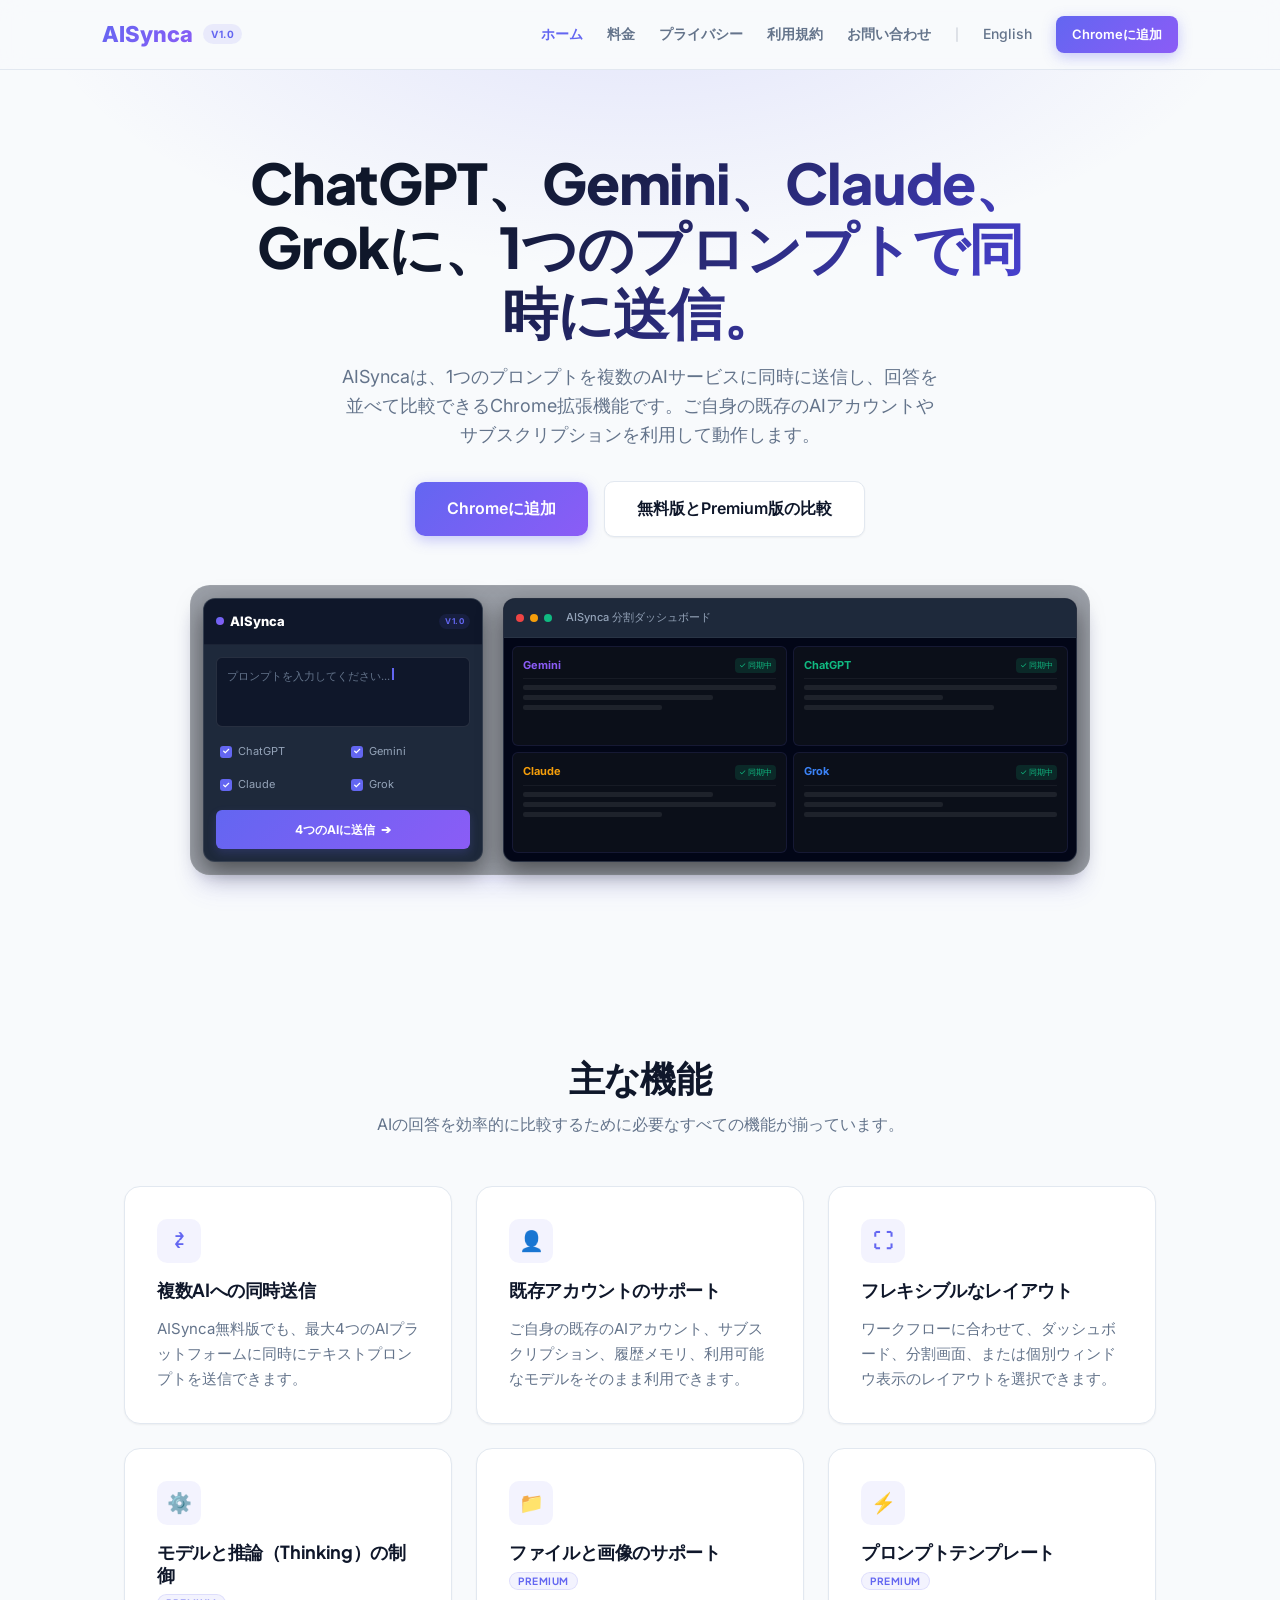
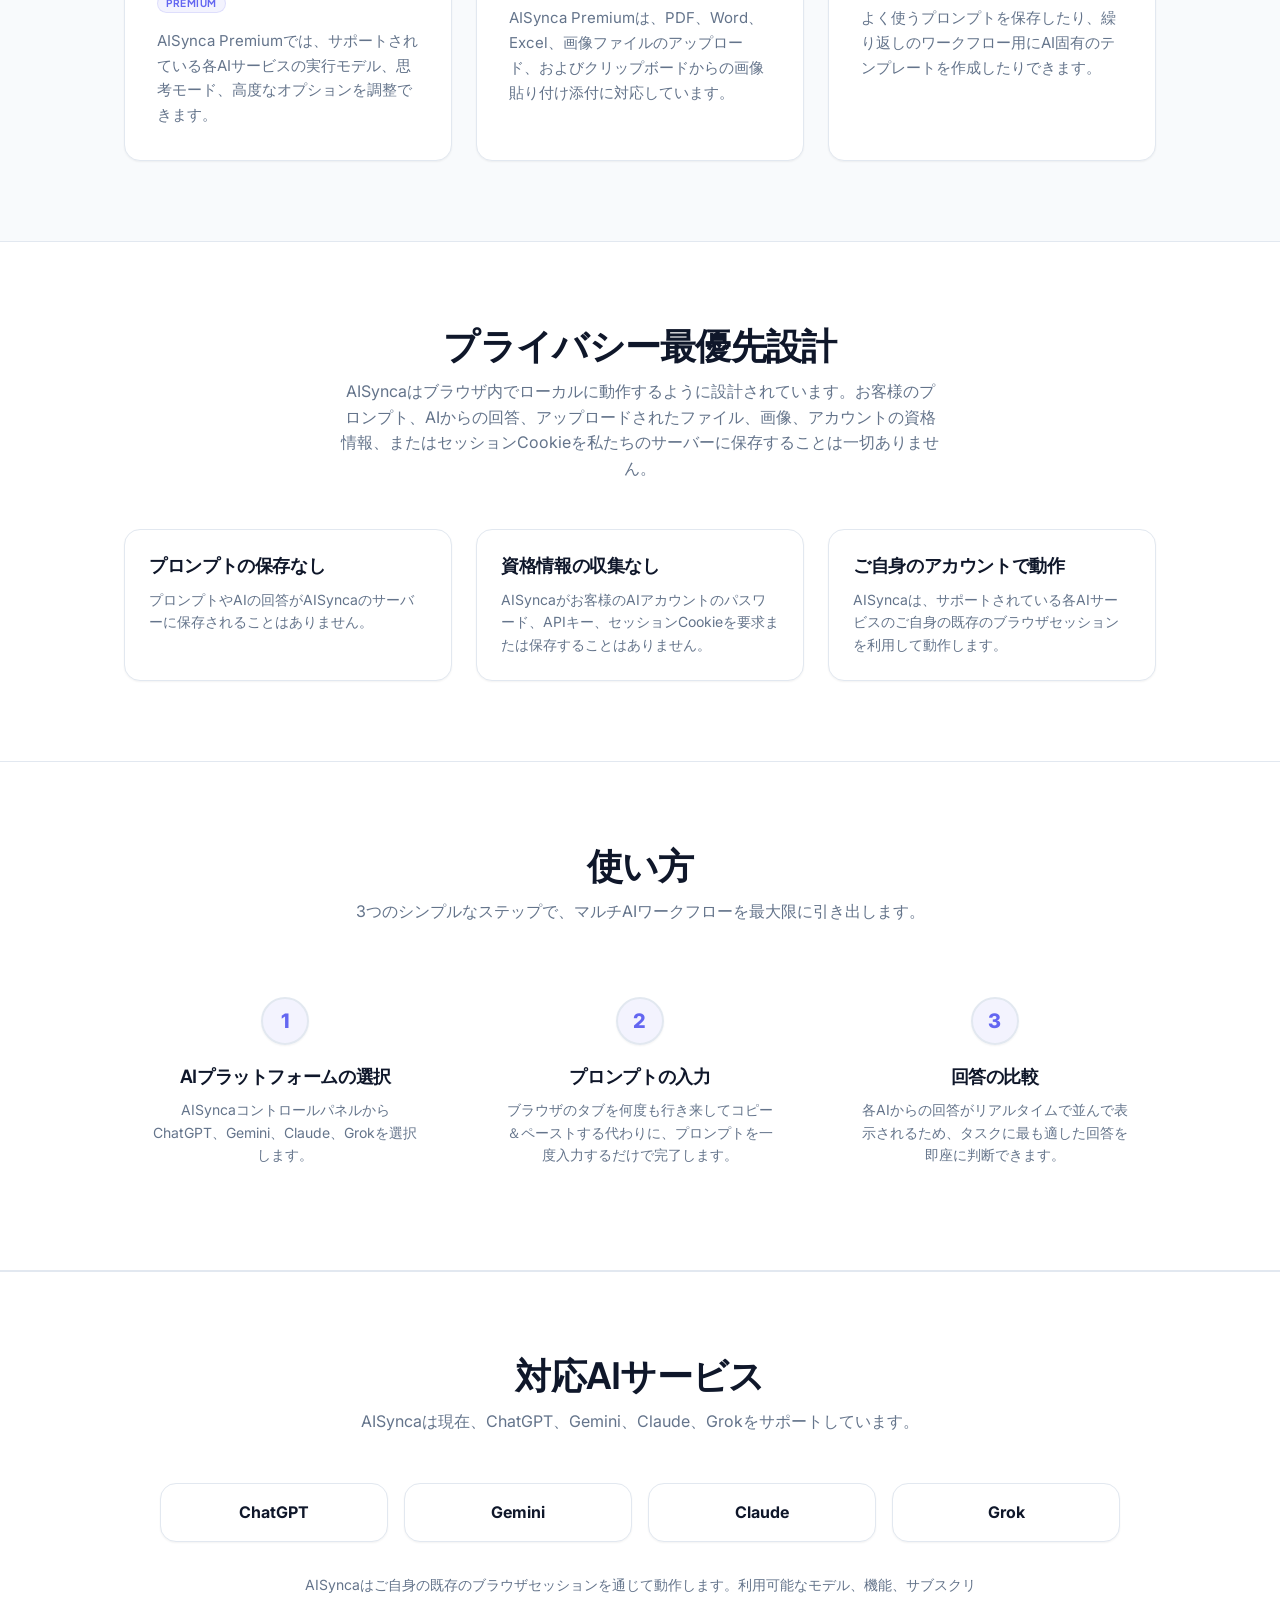
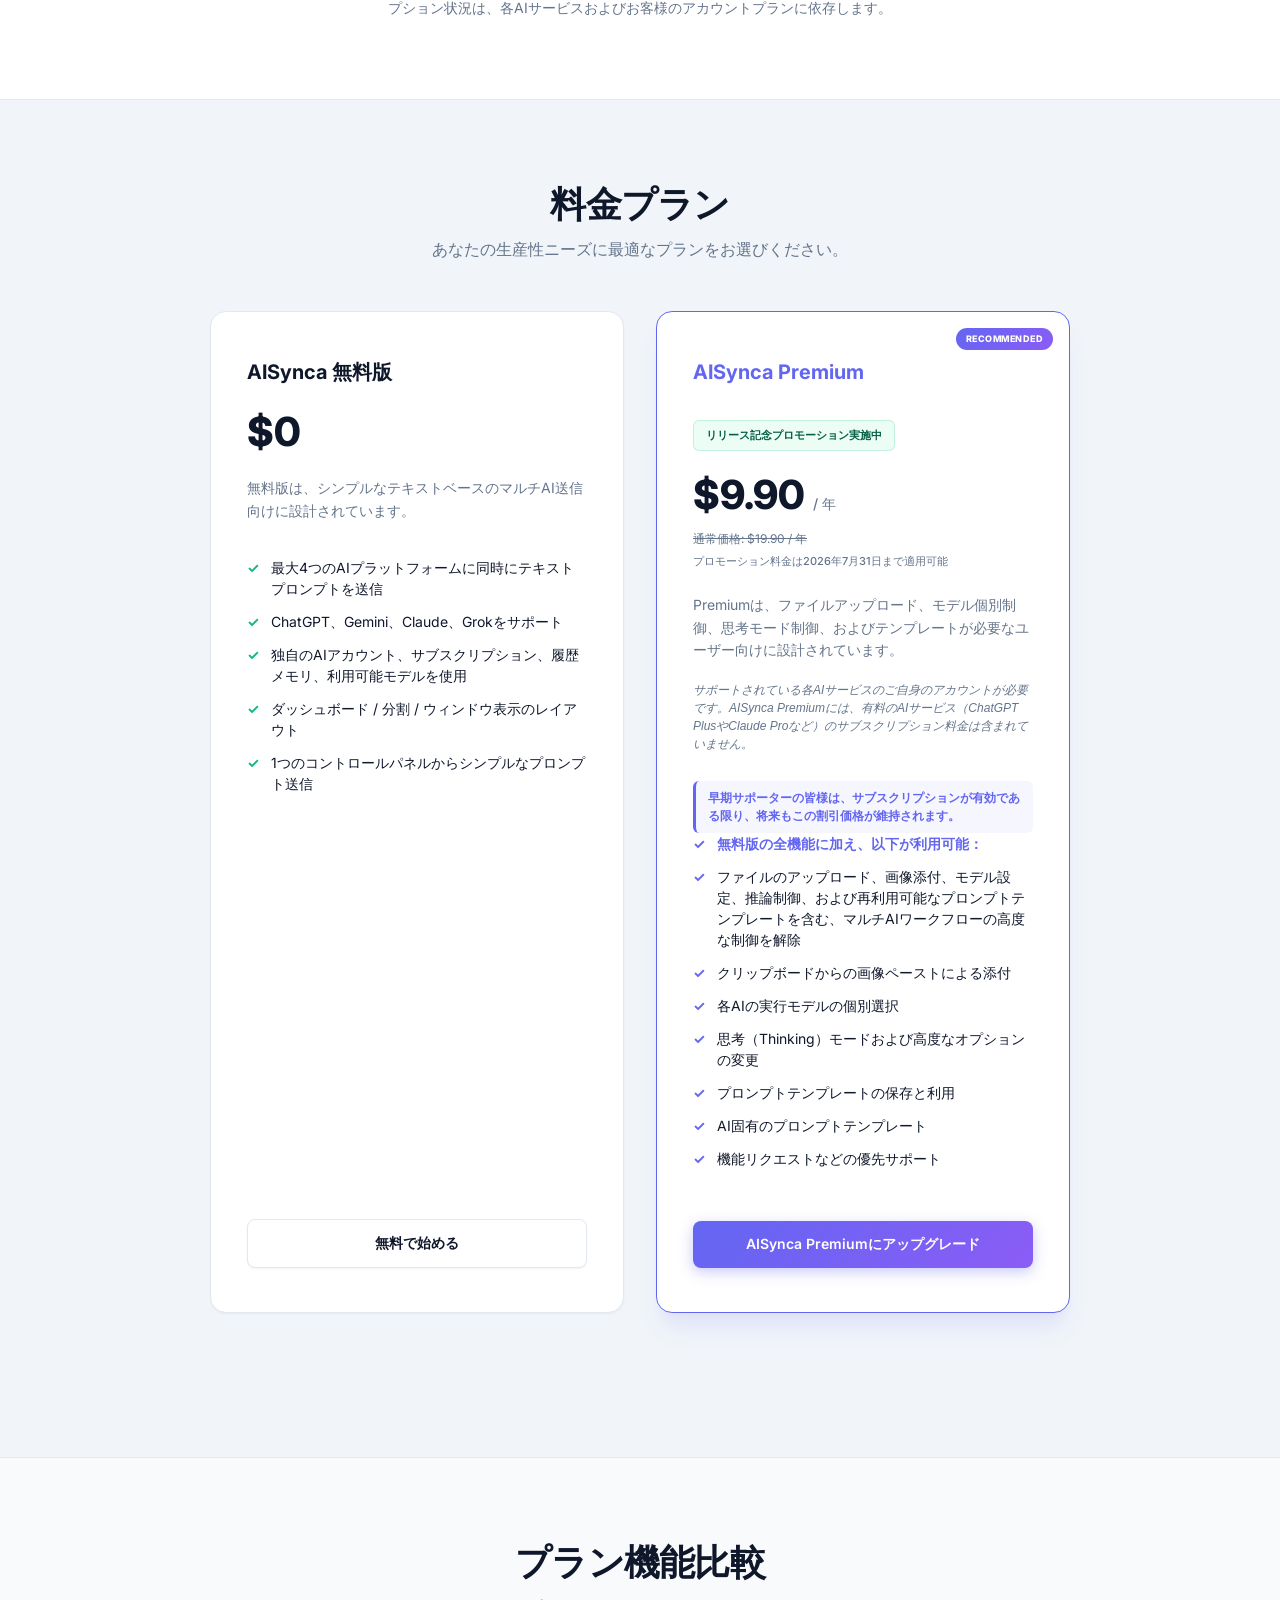
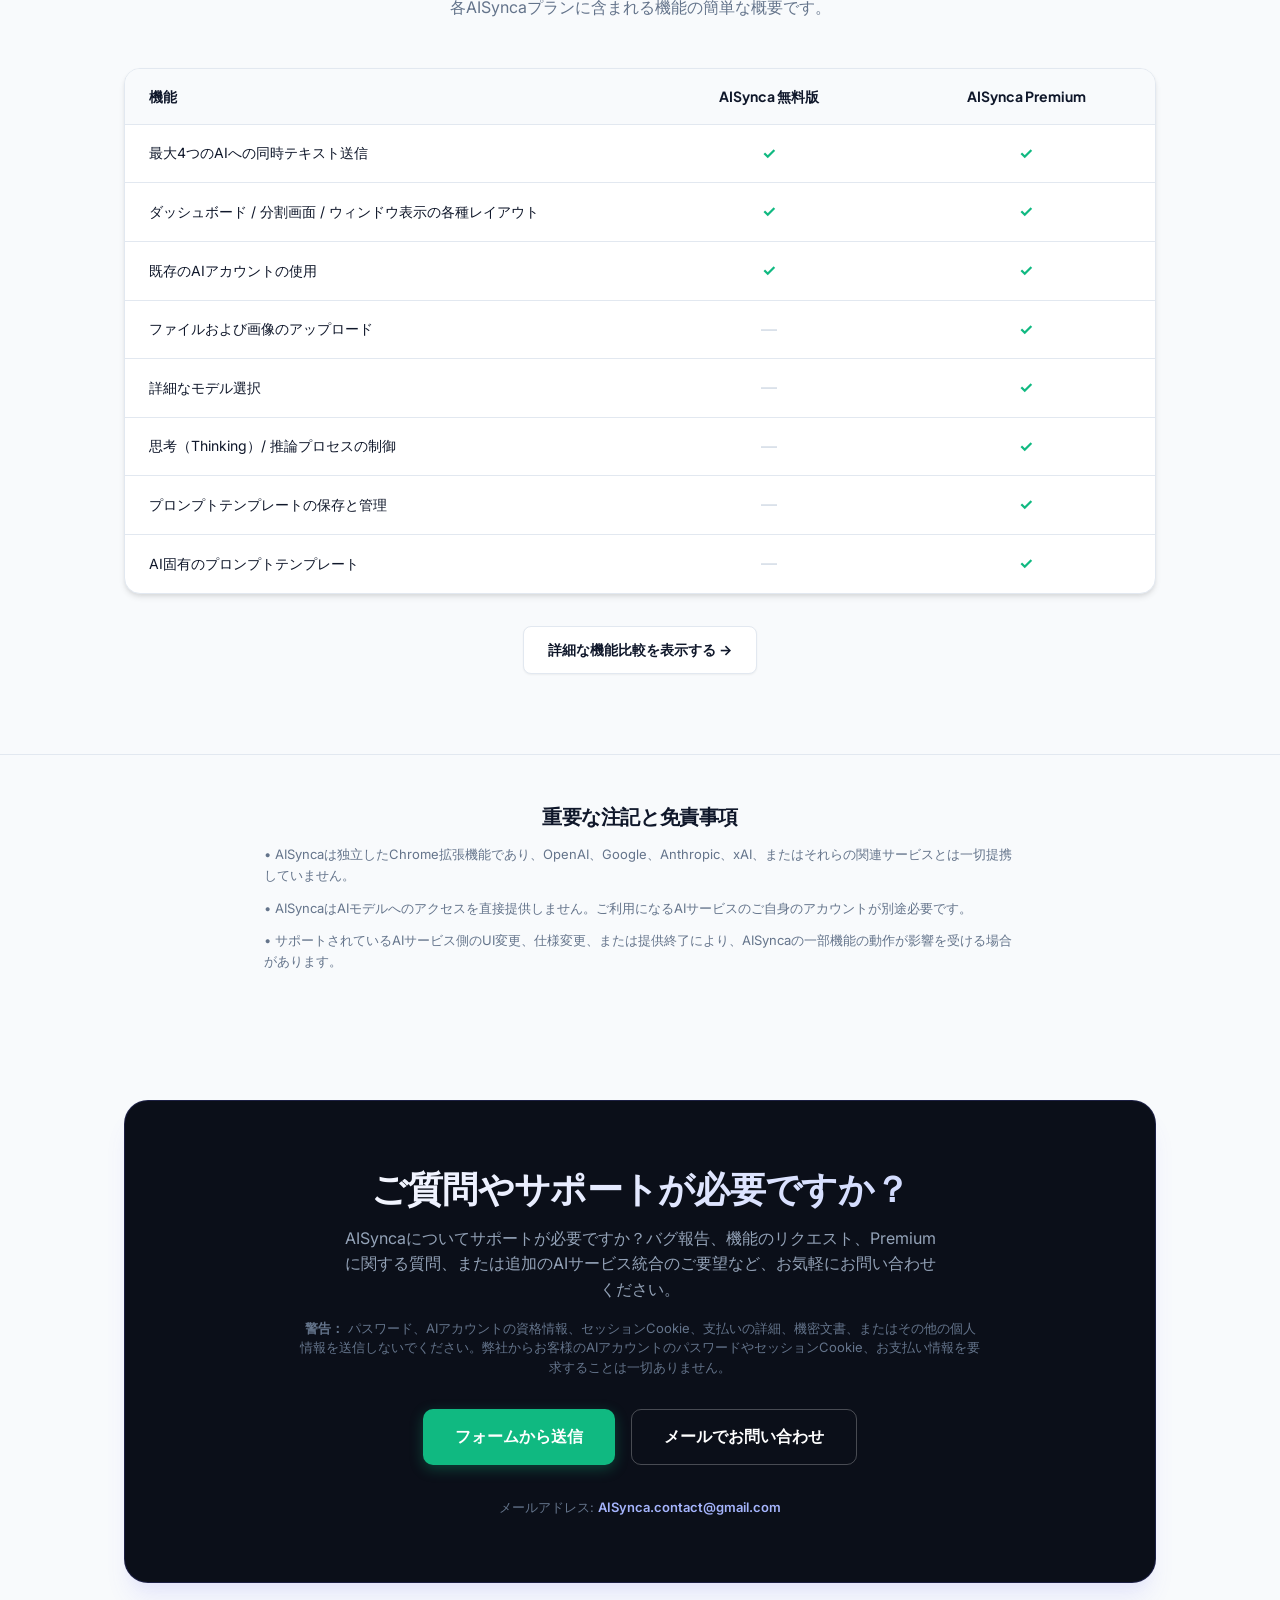
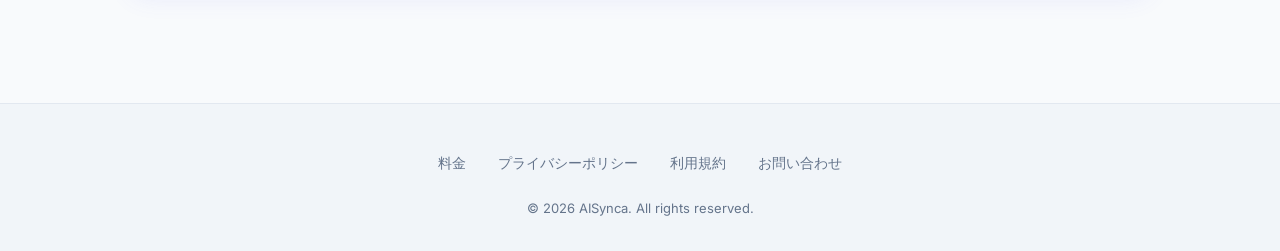
==== commit cf04a7d0: "Improve Japanese translations symmetrically for landing page" ====
--- a/docs/ja/index.html
+++ b/docs/ja/index.html
@@ -31,7 +31,7 @@
     <div class="container">
       <h1>ChatGPT、Gemini、Claude、Grokに、1つのプロンプトで同時に送信。</h1>
       <p class="lead">
-        AISyncaは、タブ間でコピー＆ペーストを繰り返すことなく、AIの回答を並べて比較できるようにします。あなた自身の既存のAIアカウントやサブスクリプションをそのまま利用できます。
+        AISyncaは、1つのプロンプトを複数のAIサービスに同時に送信し、回答を並べて比較できるChrome拡張機能です。ご自身の既存のAIアカウントやサブスクリプションを利用して動作します。
       </p>
       
       <div class="hero-ctas">
@@ -131,7 +131,7 @@
   </header>
 
   <!-- ===== Features Section ===== -->
-  <section class="section">
+<section class="section">
     <div class="container">
       <div class="section-header">
         <h2>主な機能</h2>
@@ -143,37 +143,65 @@
         <div class="card feature-card">
           <div class="feature-icon">⇄</div>
           <h3>複数AIへの同時送信</h3>
-          <p>AISynca無料版でも、1つのテキストプロンプトを最大4つのAIプラットフォームに同時に送信できます。</p>
+          <p>AISynca無料版でも、最大4つのAIプラットフォームに同時にテキストプロンプトを送信できます。</p>
         </div>
         <!-- Feature 2 -->
         <div class="card feature-card">
           <div class="feature-icon">👤</div>
           <h3>既存アカウントのサポート</h3>
-          <p>あなた自身の既存のAIアカウント、サブスクリプション、履歴メモリ、利用可能なモデルをそのまま利用できます。</p>
+          <p>ご自身の既存のAIアカウント、サブスクリプション、履歴メモリ、利用可能なモデルをそのまま利用できます。</p>
         </div>
         <!-- Feature 3 -->
         <div class="card feature-card">
           <div class="feature-icon">⛶</div>
           <h3>フレキシブルなレイアウト</h3>
-          <p>ワークフローに合わせて、ダッシュボード、分割表示、または個別ウィンドウ表示のレイアウトを選択できます。</p>
+          <p>ワークフローに合わせて、ダッシュボード、分割画面、または個別ウィンドウ表示のレイアウトを選択できます。</p>
         </div>
         <!-- Feature 4 -->
         <div class="card feature-card">
           <div class="feature-icon">⚙️</div>
-          <h3>モデルと推論（Thinking）の制御<span class="badge-premium">Premium</span></h3>
-          <p>AISynca Premiumでは、サポートされている各AIプラットフォームのモデル、推論（Thinking）モード、高度なオプションを変更できます。</p>
+          <h3>モデルと推論（Thinking）の制御<span class="badge-premium">PREMIUM</span></h3>
+          <p>AISynca Premiumでは、サポートされている各AIサービスの実行モデル、思考モード、高度なオプションを調整できます。</p>
         </div>
         <!-- Feature 5 -->
         <div class="card feature-card">
           <div class="feature-icon">📁</div>
-          <h3>ファイルと画像のサポート<span class="badge-premium">Premium</span></h3>
-          <p>AISynca Premiumは、PDF、Word、Excel、および画像のアップロード、クリップボードからの画像ペーストに対応しています。</p>
+          <h3>ファイルと画像のサポート<span class="badge-premium">PREMIUM</span></h3>
+          <p>AISynca Premiumは、PDF、Word、Excel、画像ファイルのアップロード、およびクリップボードからの画像貼り付け添付に対応しています。</p>
         </div>
         <!-- Feature 6 -->
         <div class="card feature-card">
           <div class="feature-icon">⚡</div>
-          <h3>プロンプトテンプレート<span class="badge-premium">Premium</span></h3>
-          <p>AISynca Premiumでは、よく使うプロンプトを保存したり、繰り返しのワークフロー用にAI固有のテンプレートを作成したりできます。</p>
+          <h3>プロンプトテンプレート<span class="badge-premium">PREMIUM</span></h3>
+          <p>よく使うプロンプトを保存したり、繰り返しのワークフロー用にAI固有のテンプレートを作成したりできます。</p>
+        </div>
+      </div>
+    </div>
+  </section>
+  <!-- ===== How It Works Section ===== -->
+<!-- ===== Privacy-first Section ===== -->
+  <section class="section" style="background: #ffffff; border-top: 1px solid var(--border-color);">
+    <div class="container">
+      <div class="section-header">
+        <h2>プライバシー最優先設計</h2>
+        <p>AISyncaはブラウザ内でローカルに動作するように設計されています。お客様のプロンプト、AIからの回答、アップロードされたファイル、画像、アカウントの資格情報、またはセッションCookieを私たちのサーバーに保存することは一切ありません。</p>
+      </div>
+
+      <div style="display: grid; grid-template-columns: repeat(auto-fit, minmax(280px, 1fr)); gap: 24px;">
+        <!-- Card 1 -->
+        <div class="card" style="padding: 24px; display: flex; flex-direction: column; gap: 8px;">
+          <h3 style="font-size: 18px; font-weight: 700; color: var(--text-color); margin-top: 0; margin-bottom: 4px;">プロンプトの保存なし</h3>
+          <p style="color: var(--text-sub); font-size: 14px; line-height: 1.6; margin: 0;">プロンプトやAIの回答がAISyncaのサーバーに保存されることはありません。</p>
+        </div>
+        <!-- Card 2 -->
+        <div class="card" style="padding: 24px; display: flex; flex-direction: column; gap: 8px;">
+          <h3 style="font-size: 18px; font-weight: 700; color: var(--text-color); margin-top: 0; margin-bottom: 4px;">資格情報の収集なし</h3>
+          <p style="color: var(--text-sub); font-size: 14px; line-height: 1.6; margin: 0;">AISyncaがお客様のAIアカウントのパスワード、APIキー、セッションCookieを要求または保存することはありません。</p>
+        </div>
+        <!-- Card 3 -->
+        <div class="card" style="padding: 24px; display: flex; flex-direction: column; gap: 8px;">
+          <h3 style="font-size: 18px; font-weight: 700; color: var(--text-color); margin-top: 0; margin-bottom: 4px;">ご自身のアカウントで動作</h3>
+          <p style="color: var(--text-sub); font-size: 14px; line-height: 1.6; margin: 0;">AISyncaは、サポートされている各AIサービスのご自身の既存のブラウザセッションを利用して動作します。</p>
         </div>
       </div>
     </div>
@@ -209,6 +237,35 @@
       </div>
     </div>
   </section>
+  <!-- ===== Pricing Section ===== -->
+<!-- ===== Supported AI Services Section ===== -->
+  <section class="section" style="background: #ffffff; border-top: 1px solid var(--border-color);">
+    <div class="container">
+      <div class="section-header">
+        <h2>対応AIサービス</h2>
+        <p>AISyncaは現在、ChatGPT、Gemini、Claude、Grokをサポートしています。</p>
+      </div>
+
+      <div style="display: grid; grid-template-columns: repeat(auto-fit, minmax(200px, 1fr)); gap: 16px; max-width: 960px; margin: 0 auto 32px;">
+        <div class="card" style="padding: 16px; text-align: center; font-weight: 700; font-size: 16px; color: var(--text-color);">
+          ChatGPT
+        </div>
+        <div class="card" style="padding: 16px; text-align: center; font-weight: 700; font-size: 16px; color: var(--text-color);">
+          Gemini
+        </div>
+        <div class="card" style="padding: 16px; text-align: center; font-weight: 700; font-size: 16px; color: var(--text-color);">
+          Claude
+        </div>
+        <div class="card" style="padding: 16px; text-align: center; font-weight: 700; font-size: 16px; color: var(--text-color);">
+          Grok
+        </div>
+      </div>
+      
+      <p style="text-align: center; color: var(--text-sub); font-size: 14px; max-width: 680px; margin: 0 auto; line-height: 1.6;">
+        AISyncaはご自身の既存のブラウザセッションを通じて動作します。利用可能なモデル、機能、サブスクリプション状況は、各AIサービスおよびお客様のアカウントプランに依存します。
+      </p>
+    </div>
+  </section>
 
   <!-- ===== Pricing Section ===== -->
   <section class="section" id="pricing" style="background: #F1F5F9; border-top: 1px solid var(--border-color); border-bottom: 1px solid var(--border-color);">
@@ -225,7 +282,7 @@
           <div class="plan-price-box">
             <span class="price">$0</span>
           </div>
-          <p class="plan-desc">シンプルなマルチAIテキストワークフローでAISyncaを使用したいユーザー向け。</p>
+          <p class="plan-desc">無料版は、シンプルなテキストベースのマルチAI送信向けに設計されています。</p>
           <ul class="plan-features-list">
             <li>最大4つのAIプラットフォームに同時にテキストプロンプトを送信</li>
             <li>ChatGPT、Gemini、Claude、Grokをサポート</li>
@@ -248,13 +305,16 @@
             <div class="regular-price">通常価格: $19.90 / 年</div>
             <div class="promo-period">プロモーション料金は2026年7月31日まで適用可能</div>
           </div>
-          <p class="plan-desc">AIモデル、ファイル、画像、テンプレート、および高度なワークフローをより詳細に制御したいユーザー向け。</p>
+          <p class="plan-desc">Premiumは、ファイルアップロード、モデル個別制御、思考モード制御、およびテンプレートが必要なユーザー向けに設計されています。</p>
+          <div style="font-size: 12px; color: var(--text-sub); margin-top: -12px; margin-bottom: 16px; line-height: 1.5; font-style: italic;">
+            サポートされている各AIサービスのご自身のアカウントが必要です。AISynca Premiumには、有料のAIサービス（ChatGPT PlusやClaude Proなど）のサブスクリプション料金は含まれていません。
+          </div>
           <div class="promo-note">
             早期サポーターの皆様は、サブスクリプションが有効である限り、将来もこの割引価格が維持されます。
           </div>
           <ul class="plan-features-list premium">
             <li style="font-weight: 600; color: var(--primary-color);">無料版の全機能に加え、以下が利用可能：</li>
-            <li>PDF、Word、Excel、および画像ファイルのアップロード</li>
+            <li>ファイルのアップロード、画像添付、モデル設定、推論制御、および再利用可能なプロンプトテンプレートを含む、マルチAIワークフローの高度な制御を解除</li>
             <li>クリップボードからの画像ペーストによる添付</li>
             <li>各AIの実行モデルの個別選択</li>
             <li>思考（Thinking）モードおよび高度なオプションの変更</li>
@@ -267,9 +327,8 @@
       </div>
     </div>
   </section>
-
   <!-- ===== Feature Comparison Table ===== -->
-  <section class="section" id="comparison">
+<section class="section" id="comparison">
     <div class="container">
       <div class="section-header">
         <h2>プラン機能比較</h2>
@@ -287,17 +346,17 @@
           </thead>
           <tbody>
             <tr>
-              <td>4つのAIへ同時にテキストプロンプトを送信</td>
-              <td><span class="check-icon">✓</span></td>
-              <td><span class="check-icon">✓</span></td>
-            </tr>
-            <tr>
-              <td>ダッシュボード / 分割 / ウィンドウのレイアウト表示</td>
-              <td><span class="check-icon">✓</span></td>
-              <td><span class="check-icon">✓</span></td>
-            </tr>
-            <tr>
-              <td>既存のAIアカウントとサブスクリプションの利用</td>
+              <td>最大4つのAIへの同時テキスト送信</td>
+              <td><span class="check-icon">✓</span></td>
+              <td><span class="check-icon">✓</span></td>
+            </tr>
+            <tr>
+              <td>ダッシュボード / 分割画面 / ウィンドウ表示の各種レイアウト</td>
+              <td><span class="check-icon">✓</span></td>
+              <td><span class="check-icon">✓</span></td>
+            </tr>
+            <tr>
+              <td>既存のAIアカウントの使用</td>
               <td><span class="check-icon">✓</span></td>
               <td><span class="check-icon">✓</span></td>
             </tr>
@@ -335,6 +394,18 @@
       </div>
     </div>
   </section>
+  <!-- ===== Contact Section ===== -->
+<!-- ===== Important Notes Section ===== -->
+  <section class="section" style="background: #F8FAFC; border-top: 1px solid var(--border-color); padding: 48px 0;">
+    <div class="container" style="max-width: 800px;">
+      <h2 style="font-size: 20px; font-weight: 700; color: var(--text-color); margin-top: 0; margin-bottom: 16px; text-align: center;">重要な注記と免責事項</h2>
+      <div style="font-size: 13px; color: var(--text-sub); line-height: 1.6; display: flex; flex-direction: column; gap: 12px;">
+        <p style="margin: 0;">• AISyncaは独立したChrome拡張機能であり、OpenAI、Google、Anthropic、xAI、またはそれらの関連サービスとは一切提携していません。</p>
+        <p style="margin: 0;">• AISyncaはAIモデルへのアクセスを直接提供しません。ご利用になるAIサービスのご自身のアカウントが別途必要です。</p>
+        <p style="margin: 0;">• サポートされているAIサービス側のUI変更、仕様変更、または提供終了により、AISyncaの一部機能の動作が影響を受ける場合があります。</p>
+      </div>
+    </div>
+  </section>
 
   <!-- ===== Contact Section ===== -->
   <section id="contact" class="section" style="padding-bottom: 120px;">
@@ -342,10 +413,10 @@
       <div class="dark-cta-section">
         <h2>ご質問やサポートが必要ですか？</h2>
         <p>
-          私たちはAISyncaを積極的に改善しています。バグ報告、機能のリクエスト、Premiumに関する質問、または新しいAIプラットフォーム追加のご要望など、以下のフォームからお気軽にお問い合わせください。
+          AISyncaについてサポートが必要ですか？バグ報告、機能のリクエスト、Premiumに関する質問、または追加のAIサービス統合のご要望など、お気軽にお問い合わせください。
         </p>
-        <p style="font-size: 13px; color: #64748B; margin-top: -16px; margin-bottom: 32px; max-width: 580px; margin-left: auto; margin-right: auto; line-height: 1.5;">
-          <strong>警告：</strong> パスワード、AIアカウントの資格情報、セッションCookie、支払い詳細、機密文書、またはその他の個人情報をフォームから送信しないでください。
+        <p style="font-size: 13px; color: #64748B; margin-top: -16px; margin-bottom: 32px; max-width: 680px; margin-left: auto; margin-right: auto; line-height: 1.5;">
+          <strong>警告：</strong> パスワード、AIアカウントの資格情報、セッションCookie、支払いの詳細、機密文書、またはその他の個人情報を送信しないでください。弊社からお客様のAIアカウントのパスワードやセッションCookie、お支払い情報を要求することは一切ありません。
         </p>
         
         <div class="cta-button-group">
@@ -359,7 +430,6 @@
       </div>
     </div>
   </section>
-
   <!-- ===== Footer ===== -->
   <footer>
     <div class="footer-nav">
